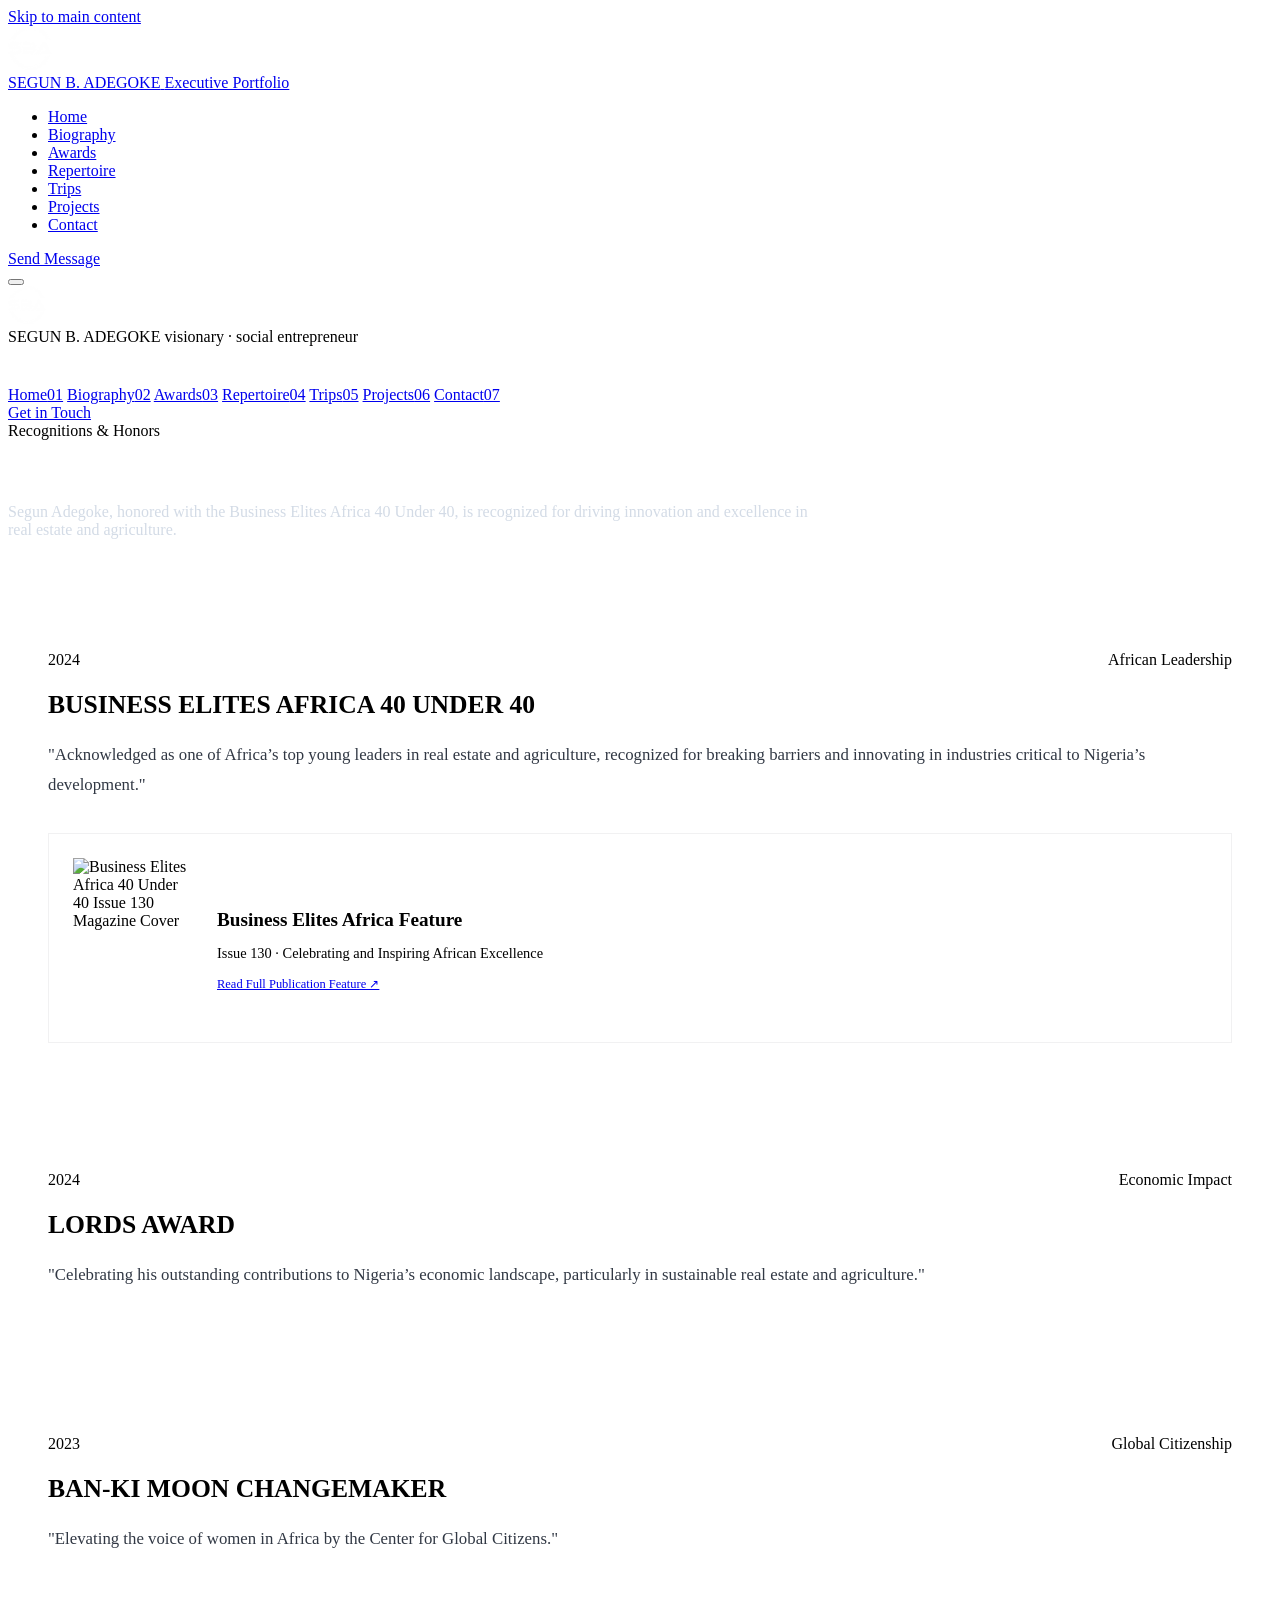
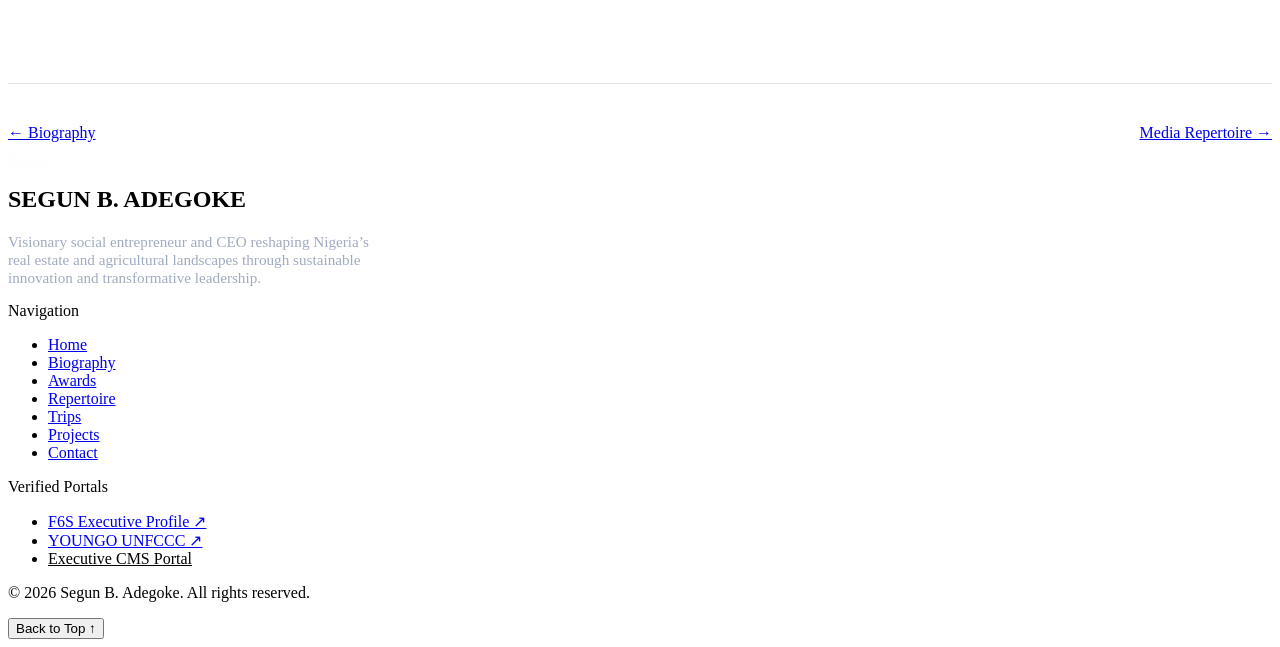
==== awards.html @ 13b24b10 "Add files via upload" ====
<!DOCTYPE html>
<html lang="en">
<head>
  <meta charset="UTF-8">
  <meta name="viewport" content="width=device-width, initial-scale=1.0">
  <title>Awards & Distinctions — Segun B. Adegoke</title>
  <meta name="description" content="Awards and executive recognitions for Segun Adegoke, honored with the Business Elites Africa 40 Under 40, recognized for driving innovation and excellence in real estate and agriculture.">
  <link rel="canonical" href="https://segunadegoke.com/awards.html">

  <meta property="og:type" content="article">
  <meta property="og:title" content="Awards & Honors — Segun B. Adegoke">
  <meta property="og:description" content="Segun Adegoke, honored with the Business Elites Africa 40 Under 40, is recognized for driving innovation and excellence in real estate and agriculture.">
  <meta property="og:image" content="assets/images/business-elites-magazine.jpg">

  <link rel="icon" type="image/png" href="logo.png">

  <!-- Google Fonts -->
  <link rel="preconnect" href="https://fonts.googleapis.com">
  <link rel="preconnect" href="https://fonts.gstatic.com" crossorigin>
  <link href="https://fonts.googleapis.com/css2?family=Cormorant+Garamond:ital,wght@0,400;0,500;0,600;0,700;1,400;1,600&family=Plus+Jakarta+Sans:wght@300;400;500;600;700&display=swap" rel="stylesheet">

  <link rel="stylesheet" href="assets/css/styles.css">
</head>
<body>
  <a href="#main-content" class="skip-link">Skip to main content</a>

  <!-- Header -->
  <header class="site-header" role="banner">
    <div class="container header-inner">
      <a href="index.html" class="brand-identity" aria-label="Segun B. Adegoke Home">
        <img src="logo.png" alt="Segun B. Adegoke Emblem" class="brand-logo-img" width="44" height="44">
        <div class="brand-meta">
          <span class="brand-name">SEGUN B. ADEGOKE</span>
          <span class="brand-sub">Executive Portfolio</span>
        </div>
      </a>

      <nav class="desktop-nav" aria-label="Primary Navigation">
        <ul class="nav-links">
          <li><a href="index.html" class="nav-link">Home</a></li>
          <li><a href="biography.html" class="nav-link">Biography</a></li>
          <li><a href="awards.html" class="nav-link active">Awards</a></li>
          <li><a href="repertoire.html" class="nav-link">Repertoire</a></li>
          <li><a href="trips.html" class="nav-link">Trips</a></li>
          <li><a href="projects.html" class="nav-link">Projects</a></li>
          <li><a href="contact.html" class="nav-link">Contact</a></li>
        </ul>
        <a href="contact.html" class="header-cta">Send Message</a>
      </nav>

      <button type="button" class="mobile-menu-toggle" aria-expanded="false" aria-controls="mobileDrawer" aria-label="Toggle navigation menu">
        <span class="hamburger-line"></span>
        <span class="hamburger-line"></span>
        <span class="hamburger-line"></span>
      </button>
    </div>
  </header>

  <!-- Mobile Drawer -->
  <div class="mobile-drawer-backdrop" aria-hidden="true"></div>
  <aside id="mobileDrawer" class="mobile-drawer" aria-hidden="true" aria-label="Mobile Navigation Drawer">
    <div class="mobile-drawer-top">
      <div class="brand-identity" style="margin-bottom: 2.5rem;">
        <img src="logo.png" alt="Segun B. Adegoke Logo" class="brand-logo-img" width="38" height="38">
        <div class="brand-meta">
          <span class="brand-name">SEGUN B. ADEGOKE</span>
          <span class="brand-sub">visionary · social entrepreneur</span>
        </div>
      </div>
      <nav class="mobile-nav-links" aria-label="Mobile Navigation Links">
        <a href="index.html" class="mobile-nav-link"><span>Home</span><span class="link-index">01</span></a>
        <a href="biography.html" class="mobile-nav-link"><span>Biography</span><span class="link-index">02</span></a>
        <a href="awards.html" class="mobile-nav-link active"><span>Awards</span><span class="link-index">03</span></a>
        <a href="repertoire.html" class="mobile-nav-link"><span>Repertoire</span><span class="link-index">04</span></a>
        <a href="trips.html" class="mobile-nav-link"><span>Trips</span><span class="link-index">05</span></a>
        <a href="projects.html" class="mobile-nav-link"><span>Projects</span><span class="link-index">06</span></a>
        <a href="contact.html" class="mobile-nav-link"><span>Contact</span><span class="link-index">07</span></a>
      </nav>
    </div>
    <div class="mobile-drawer-bottom">
      <a href="contact.html" class="btn btn-outline-gold" style="width: 100%;">Get in Touch</a>
    </div>
  </aside>

  <main id="main-content">
    
    <!-- Hero Header -->
    <section class="section section-dark" style="padding-top: calc(var(--header-height) + 3.5rem); padding-bottom: 3.5rem;">
      <div class="container">
        <span class="eyebrow eyebrow-light">Recognitions & Honors</span>
        <h1 style="color: #FFF; margin-bottom: 1rem;">Awards</h1>
        <!-- 6.1 Introduction Verbatim -->
        <p class="lead-text" style="color: #D3DBE6; max-width: 820px;">
          Segun Adegoke, honored with the Business Elites Africa 40 Under 40, is recognized for driving innovation and excellence in real estate and agriculture.
        </p>
      </div>
    </section>

    <!-- Awards Timeline & Cards Section -->
    <section class="section">
      <div class="container container-narrow">
        
        <div style="display: flex; flex-direction: column; gap: 3rem;">
          
          <!-- 6.2 Award Entry: 2024 Business Elites Africa 40 Under 40 -->
          <article class="award-card" style="padding: 2.5rem; border-left: 3px solid var(--color-gold);">
            <div style="display: flex; justify-content: space-between; align-items: baseline; flex-wrap: wrap; gap: 0.5rem; margin-bottom: 1rem;">
              <span class="award-year" style="color: var(--color-gold-dark);">2024</span>
              <span class="eyebrow" style="margin: 0;">African Leadership</span>
            </div>
            
            <h2 class="award-title" style="font-size: 1.6rem; color: var(--color-navy); margin-bottom: 1.25rem;">
              BUSINESS ELITES AFRICA 40 UNDER 40
            </h2>
            
            <p class="award-desc" style="font-size: 1.05rem; line-height: 1.8; color: #313844; margin-bottom: 2rem;">
              "Acknowledged as one of Africa’s top young leaders in real estate and agriculture, recognized for breaking barriers and innovating in industries critical to Nigeria’s development."
            </p>

            <div style="display: grid; grid-template-columns: 1fr; gap: 1.5rem; align-items: center; background: var(--color-ivory); padding: 1.5rem; border-radius: var(--radius-sm); border: 1px solid rgba(16,27,45,0.06);">
              <div style="display: flex; gap: 1.5rem; align-items: center; flex-wrap: wrap;">
                <img src="assets/images/business-elites-magazine.jpg" alt="Business Elites Africa 40 Under 40 Issue 130 Magazine Cover" width="120" height="160" style="width: 120px; height: 160px; object-fit: cover; border-radius: var(--radius-sm); box-shadow: var(--shadow-subtle);">
                <div>
                  <h4 style="font-family: var(--font-serif); font-size: 1.2rem; color: var(--color-navy); margin-bottom: 0.35rem;">Business Elites Africa Feature</h4>
                  <p style="font-size: 0.9rem; color: var(--color-slate-dark); margin-bottom: 0.75rem;">Issue 130 · Celebrating and Inspiring African Excellence</p>
                  <a href="https://businesselitesafrica.com/40-under-40-segun-adegoke-is-setting-new-rules-in-real-estate-and-agriculture/?v=66e10e9ff65e" target="_blank" rel="noopener noreferrer" class="btn-link" style="font-size: 0.78rem;">Read Full Publication Feature ↗</a>
                </div>
              </div>
            </div>
          </article>

          <!-- 6.3 Award Entry: 2024 LORDS AWARD -->
          <article class="award-card" style="padding: 2.5rem; border-left: 3px solid var(--color-gold);">
            <div style="display: flex; justify-content: space-between; align-items: baseline; flex-wrap: wrap; gap: 0.5rem; margin-bottom: 1rem;">
              <span class="award-year" style="color: var(--color-gold-dark);">2024</span>
              <span class="eyebrow" style="margin: 0;">Economic Impact</span>
            </div>
            
            <h2 class="award-title" style="font-size: 1.6rem; color: var(--color-navy); margin-bottom: 1.25rem;">
              LORDS AWARD
            </h2>
            
            <p class="award-desc" style="font-size: 1.05rem; line-height: 1.8; color: #313844;">
              "Celebrating his outstanding contributions to Nigeria’s economic landscape, particularly in sustainable real estate and agriculture."
            </p>
          </article>

          <!-- 6.4 Award Entry: 2023 BAN-KI MOON CHANGEMAKER -->
          <article class="award-card" style="padding: 2.5rem; border-left: 3px solid var(--color-gold);">
            <div style="display: flex; justify-content: space-between; align-items: baseline; flex-wrap: wrap; gap: 0.5rem; margin-bottom: 1rem;">
              <span class="award-year" style="color: var(--color-gold-dark);">2023</span>
              <span class="eyebrow" style="margin: 0;">Global Citizenship</span>
            </div>
            
            <h2 class="award-title" style="font-size: 1.6rem; color: var(--color-navy); margin-bottom: 1.25rem;">
              BAN-KI MOON CHANGEMAKER
            </h2>
            
            <p class="award-desc" style="font-size: 1.05rem; line-height: 1.8; color: #313844;">
              "Elevating the voice of women in Africa by the Center for Global Citizens."
            </p>
          </article>

        </div>

        <div style="margin-top: 4.5rem; padding-top: 2.5rem; border-top: 1px solid rgba(16,27,45,0.12); display: flex; justify-content: space-between; align-items: center; flex-wrap: wrap; gap: 1rem;">
          <a href="biography.html" class="btn btn-outline-dark">← Biography</a>
          <a href="repertoire.html" class="btn btn-primary">Media Repertoire →</a>
        </div>

      </div>
    </section>

  </main>

  <!-- Footer -->
  <footer class="site-footer" role="contentinfo">
    <div class="container">
      <div class="footer-grid">
        <div class="footer-brand-column">
          <div class="brand-identity" style="margin-bottom: 1.25rem;">
            <img src="logo.png" alt="Segun B. Adegoke Logo" class="brand-logo-img" width="40" height="40">
            <h2 class="footer-brand-title" style="margin: 0; font-size: 1.5rem;">SEGUN B. ADEGOKE</h2>
          </div>
          <p style="color: #A0ABC0; font-size: 0.95rem; max-width: 380px;">Visionary social entrepreneur and CEO reshaping Nigeria’s real estate and agricultural landscapes through sustainable innovation and transformative leadership.</p>
        </div>

        <div class="footer-nav-column">
          <span class="eyebrow eyebrow-light">Navigation</span>
          <ul class="footer-nav-list">
            <li><a href="index.html" class="footer-nav-link">Home</a></li>
            <li><a href="biography.html" class="footer-nav-link">Biography</a></li>
            <li><a href="awards.html" class="footer-nav-link">Awards</a></li>
            <li><a href="repertoire.html" class="footer-nav-link">Repertoire</a></li>
            <li><a href="trips.html" class="footer-nav-link">Trips</a></li>
            <li><a href="projects.html" class="footer-nav-link">Projects</a></li>
            <li><a href="contact.html" class="footer-nav-link">Contact</a></li>
          </ul>
        </div>

        <div class="footer-verified-column">
          <span class="eyebrow eyebrow-light">Verified Portals</span>
          <ul class="footer-nav-list">
            <li><a href="https://www.f6s.com/member/segun-adegoke" target="_blank" rel="noopener noreferrer" class="footer-nav-link">F6S Executive Profile ↗</a></li>
            <li><a href="https://web.facebook.com/@youngo.unfccc/" target="_blank" rel="noopener noreferrer" class="footer-nav-link">YOUNGO UNFCCC ↗</a></li>
            <li><a href="#" id="openCmsBtn" class="footer-nav-link" style="color: var(--color-gold-light);">Executive CMS Portal</a></li>
          </ul>
        </div>
      </div>

      <div class="footer-bottom">
        <p>© <span id="currentYear">2026</span> Segun B. Adegoke. All rights reserved.</p>
        <button type="button" class="back-to-top-btn" aria-label="Back to top of page">Back to Top ↑</button>
      </div>
    </div>
  </footer>

  <!-- CMS Admin Modal Component -->
  <dialog id="cmsModal" class="cms-modal" aria-label="Content Management System Admin">
    <div class="cms-card">
      <div class="cms-header">
        <h3 class="cms-title">Executive Content Management System</h3>
        <button type="button" class="cms-close" style="color:#FFF; font-size:1.5rem;" aria-label="Close CMS Modal">&times;</button>
      </div>
      <div class="cms-tabs" role="tablist">
        <button type="button" class="cms-tab-btn active" data-tab="bio">Biography</button>
        <button type="button" class="cms-tab-btn" data-tab="project">Featured Project</button>
        <button type="button" class="cms-tab-btn" data-tab="inquiries">Messages & Inquiries</button>
      </div>
      <div class="cms-body">
        <div id="cms-panel-bio" class="cms-tab-panel" style="display:block;">
          <div class="form-group">
            <label class="form-label" for="cms_bio_intro">Biography Introduction</label>
            <textarea id="cms_bio_intro" class="form-textarea" rows="4"></textarea>
          </div>
          <div class="form-group">
            <label class="form-label" for="cms_bio_early">Early Life and Education</label>
            <textarea id="cms_bio_early" class="form-textarea" rows="4"></textarea>
          </div>
          <div class="form-group">
            <label class="form-label" for="cms_bio_journey">Professional Journey</label>
            <textarea id="cms_bio_journey" class="form-textarea" rows="4"></textarea>
          </div>
          <div class="form-group">
            <label class="form-label" for="cms_bio_values">Vision & Values</label>
            <textarea id="cms_bio_values" class="form-textarea" rows="4"></textarea>
          </div>
          <div class="form-group">
            <label class="form-label" for="cms_bio_political">Political Acumen</label>
            <textarea id="cms_bio_political" class="form-textarea" rows="4"></textarea>
          </div>
        </div>

        <div id="cms-panel-project" class="cms-tab-panel" style="display:none;">
          <div class="form-group">
            <label class="form-label" for="cms_proj_title">Project Title</label>
            <input type="text" id="cms_proj_title" class="form-input">
          </div>
          <div class="form-group">
            <label class="form-label" for="cms_proj_desc">Project Description</label>
            <textarea id="cms_proj_desc" class="form-textarea" rows="4"></textarea>
          </div>
          <div style="display:grid; grid-template-columns: 1fr 1fr; gap:1rem;">
            <div class="form-group">
              <label class="form-label" for="cms_proj_day">Date (Day/Month)</label>
              <input type="text" id="cms_proj_day" class="form-input">
            </div>
            <div class="form-group">
              <label class="form-label" for="cms_proj_year">Year</label>
              <input type="text" id="cms_proj_year" class="form-input">
            </div>
          </div>
        </div>

        <div id="cms-panel-inquiries" class="cms-tab-panel" style="display:none;">
          <h4 style="margin-bottom: 1rem;">Received Messages</h4>
          <div id="cmsInquiriesList"></div>
        </div>
      </div>
      <div class="cms-footer">
        <div>
          <button type="button" id="cmsResetBtn" class="btn btn-outline-dark" style="padding: 0.5rem 1rem; font-size: 0.75rem;">Reset Original</button>
          <button type="button" id="cmsExportBtn" class="btn btn-outline-dark" style="padding: 0.5rem 1rem; font-size: 0.75rem; margin-left: 0.5rem;">Export JSON</button>
        </div>
        <button type="button" id="cmsSaveBtn" class="btn btn-primary" style="padding: 0.5rem 1.5rem; font-size: 0.75rem;">Save Live Changes</button>
      </div>
    </div>
  </dialog>

  <script src="assets/js/main.js"></script>
  <script src="assets/js/cms.js"></script>
  <script>
    document.getElementById('currentYear').textContent = new Date().getFullYear();
  </script>
</body>
</html>
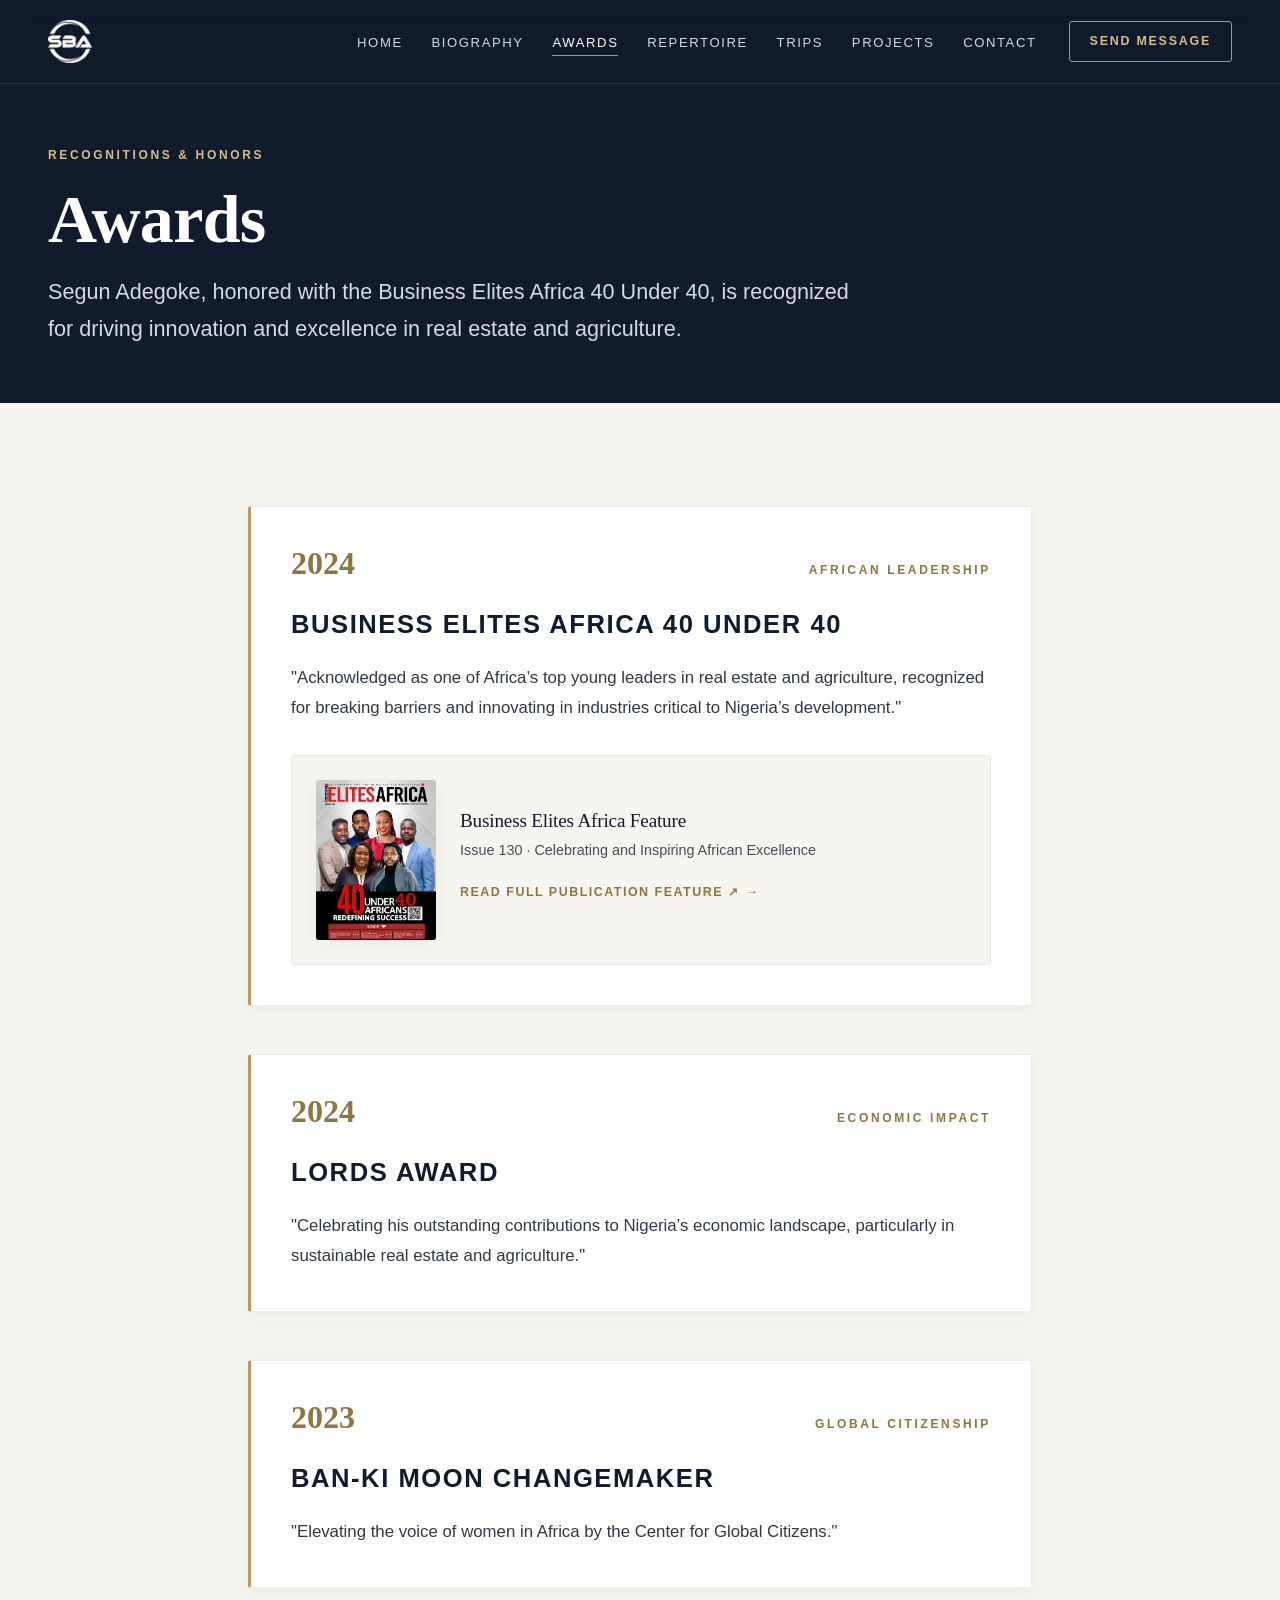
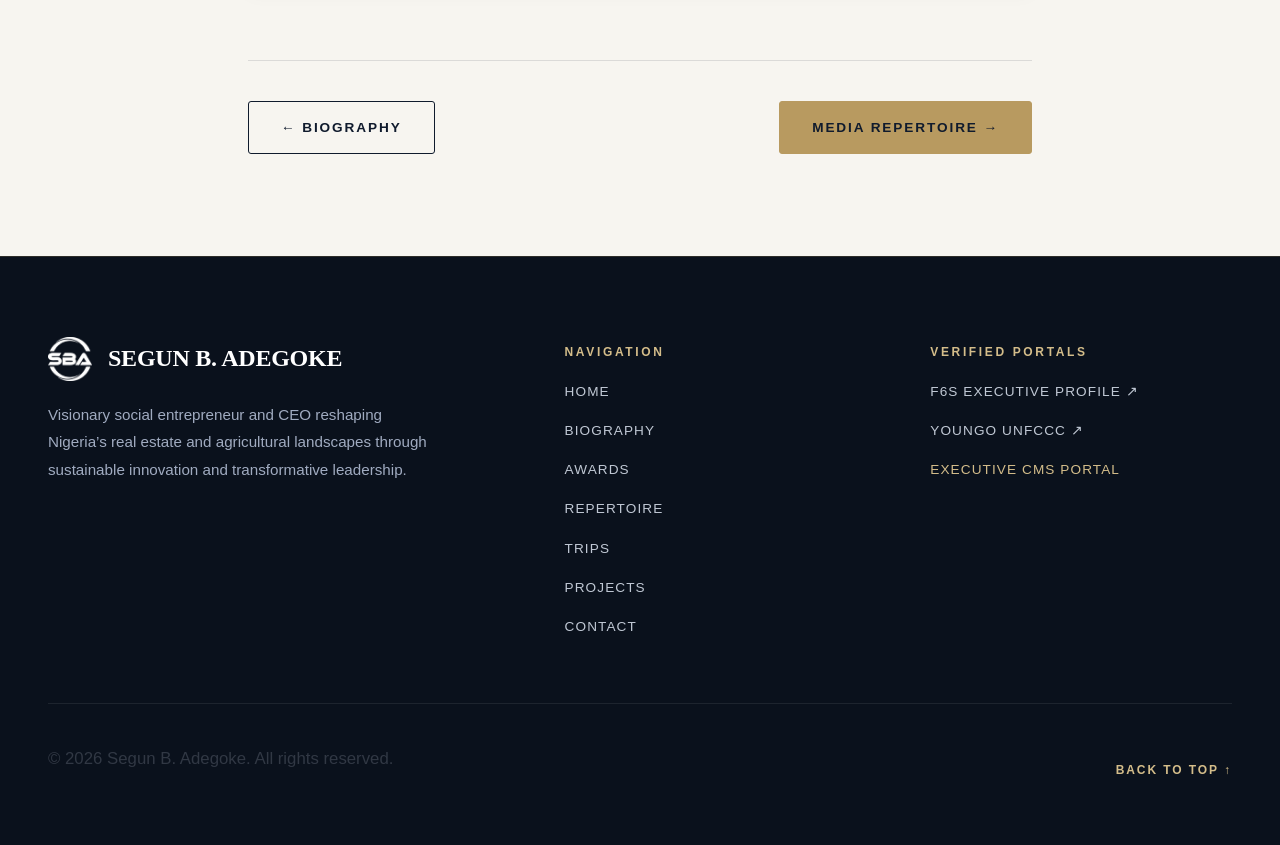
==== commit 86e5c2a8: "Clear brand name and subtitle in awards.html Removed brand name and subtitle from header." ====
--- a/awards.html
+++ b/awards.html
@@ -30,8 +30,8 @@
       <a href="index.html" class="brand-identity" aria-label="Segun B. Adegoke Home">
         <img src="logo.png" alt="Segun B. Adegoke Emblem" class="brand-logo-img" width="44" height="44">
         <div class="brand-meta">
-          <span class="brand-name">SEGUN B. ADEGOKE</span>
-          <span class="brand-sub">Executive Portfolio</span>
+          <span class="brand-name"> </span>
+          <span class="brand-sub"> </span>
         </div>
       </a>
 
--- a/assets/css/styles.css
+++ b/assets/css/styles.css
@@ -0,0 +1,1883 @@
+/* ==========================================================================
+   SEGUN B. ADEGOKE — OFFICIAL PERSONAL BRAND WEBSITE
+   Executive Design System & Stylesheet
+   Palette:
+     Midnight Navy:      #101B2D
+     Executive Charcoal: #20252D
+     Warm Ivory:         #F7F5F0
+     Muted Gold:         #B89A60
+     White:              #FFFFFF
+     Slate Grey:         #69717D
+   ========================================================================== */
+
+/* --------------------------------------------------------------------------
+   Design Tokens & Variables
+   -------------------------------------------------------------------------- */
+:root {
+  --color-navy: #101B2D;
+  --color-navy-dark: #0A111C;
+  --color-navy-light: #182740;
+  --color-charcoal: #20252D;
+  --color-charcoal-light: #2A313C;
+  --color-ivory: #F7F5F0;
+  --color-ivory-light: #FCFAF6;
+  --color-ivory-dark: #EDE9E1;
+  --color-gold: #B89A60;
+  --color-gold-light: #D4BD8A;
+  --color-gold-dark: #91753F;
+  --color-gold-subtle: rgba(184, 154, 96, 0.15);
+  --color-gold-border: rgba(184, 154, 96, 0.3);
+  --color-white: #FFFFFF;
+  --color-slate: #69717D;
+  --color-slate-light: #8E98A5;
+  --color-slate-dark: #464C56;
+
+  --font-serif: 'Cormorant Garamond', Georgia, 'Times New Roman', serif;
+  --font-sans: 'Plus Jakarta Sans', 'Inter', -apple-system, BlinkMacSystemFont, 'Segoe UI', Roboto, sans-serif;
+
+  --spacing-xs: 0.5rem;
+  --spacing-sm: 1rem;
+  --spacing-md: 1.5rem;
+  --spacing-lg: 2.5rem;
+  --spacing-xl: 4rem;
+  --spacing-2xl: 6.5rem;
+  --spacing-3xl: 9rem;
+
+  --container-max: 1280px;
+  --container-narrow: 880px;
+  --container-reading: 720px;
+
+  --header-height: 84px;
+  --radius-sm: 3px;
+  --radius-md: 6px;
+  --radius-lg: 12px;
+
+  --transition-fast: 0.2s cubic-bezier(0.25, 0.46, 0.45, 0.94);
+  --transition-normal: 0.35s cubic-bezier(0.16, 1, 0.3, 1);
+  --transition-slow: 0.6s cubic-bezier(0.16, 1, 0.3, 1);
+
+  --shadow-subtle: 0 4px 20px rgba(16, 27, 45, 0.05);
+  --shadow-card: 0 12px 36px rgba(16, 27, 45, 0.08);
+  --shadow-elevated: 0 24px 60px rgba(16, 27, 45, 0.14);
+}
+
+/* --------------------------------------------------------------------------
+   Reset & Base Styles
+   -------------------------------------------------------------------------- */
+*, *::before, *::after {
+  box-sizing: border-box;
+  margin: 0;
+  padding: 0;
+}
+
+html {
+  font-size: 16px;
+  scroll-behavior: smooth;
+  -webkit-text-size-adjust: 100%;
+  color-scheme: light;
+}
+
+body {
+  font-family: var(--font-sans);
+  background-color: var(--color-ivory);
+  color: var(--color-charcoal);
+  line-height: 1.7;
+  font-weight: 400;
+  overflow-x: hidden;
+  text-rendering: optimizeLegibility;
+  -webkit-font-smoothing: antialiased;
+  -moz-osx-font-smoothing: grayscale;
+}
+
+img, picture, video {
+  max-width: 100%;
+  display: block;
+  height: auto;
+}
+
+a {
+  color: inherit;
+  text-decoration: none;
+  transition: color var(--transition-fast), opacity var(--transition-fast);
+}
+
+button, input, textarea, select {
+  font: inherit;
+  color: inherit;
+}
+
+button {
+  background: none;
+  border: none;
+  cursor: pointer;
+}
+
+ul, ol {
+  list-style: none;
+}
+
+/* Accessible focus outline */
+:focus-visible {
+  outline: 2px solid var(--color-gold);
+  outline-offset: 3px;
+}
+
+/* Skip Link for Accessibility */
+.skip-link {
+  position: absolute;
+  top: -100px;
+  left: 20px;
+  background: var(--color-navy);
+  color: var(--color-ivory);
+  padding: 12px 24px;
+  z-index: 10000;
+  border: 1px solid var(--color-gold);
+  border-radius: var(--radius-sm);
+  font-weight: 600;
+  transition: top 0.2s ease;
+}
+.skip-link:focus {
+  top: 20px;
+}
+
+/* --------------------------------------------------------------------------
+   Typography
+   -------------------------------------------------------------------------- */
+h1, h2, h3, h4, h5, h6 {
+  font-family: var(--font-serif);
+  color: var(--color-navy);
+  font-weight: 500;
+  line-height: 1.15;
+  letter-spacing: -0.01em;
+}
+
+h1 {
+  font-size: clamp(2.5rem, 5.5vw, 4.25rem);
+  font-weight: 600;
+}
+
+h2 {
+  font-size: clamp(2rem, 3.8vw, 3rem);
+}
+
+h3 {
+  font-size: clamp(1.4rem, 2.4vw, 1.9rem);
+}
+
+h4 {
+  font-size: 1.25rem;
+}
+
+p {
+  margin-bottom: 1.4rem;
+  color: #313844;
+  font-size: 1.05rem;
+  line-height: 1.8;
+}
+
+p:last-child {
+  margin-bottom: 0;
+}
+
+.eyebrow {
+  display: inline-block;
+  font-family: var(--font-sans);
+  font-size: 0.75rem;
+  font-weight: 600;
+  text-transform: uppercase;
+  letter-spacing: 0.22em;
+  color: var(--color-gold-dark);
+  margin-bottom: 0.9rem;
+}
+
+.eyebrow-light {
+  color: var(--color-gold-light);
+}
+
+.lead-text {
+  font-size: clamp(1.15rem, 1.8vw, 1.35rem);
+  line-height: 1.7;
+  color: var(--color-charcoal);
+  font-weight: 400;
+}
+
+/* --------------------------------------------------------------------------
+   Layout & Containers
+   -------------------------------------------------------------------------- */
+.container {
+  width: 100%;
+  max-width: var(--container-max);
+  margin-left: auto;
+  margin-right: auto;
+  padding-left: clamp(1.25rem, 4vw, 3rem);
+  padding-right: clamp(1.25rem, 4vw, 3rem);
+}
+
+.container-narrow {
+  max-width: var(--container-narrow);
+}
+
+.container-reading {
+  max-width: var(--container-reading);
+}
+
+.section {
+  padding-top: clamp(4rem, 8vw, 7rem);
+  padding-bottom: clamp(4rem, 8vw, 7rem);
+  position: relative;
+}
+
+.section-dark {
+  background-color: var(--color-navy);
+  color: var(--color-ivory);
+}
+
+.section-dark h1,
+.section-dark h2,
+.section-dark h3,
+.section-dark h4 {
+  color: var(--color-white);
+}
+
+.section-dark p {
+  color: #C0C8D4;
+}
+
+.section-header {
+  margin-bottom: clamp(2.5rem, 5vw, 4.5rem);
+}
+
+.section-header.text-center {
+  text-align: center;
+  max-width: 780px;
+  margin-left: auto;
+  margin-right: auto;
+}
+
+.gold-divider {
+  width: 50px;
+  height: 2px;
+  background-color: var(--color-gold);
+  margin: 1.25rem 0 1.75rem 0;
+}
+
+.gold-divider.center {
+  margin-left: auto;
+  margin-right: auto;
+}
+
+/* --------------------------------------------------------------------------
+   Header & Navigation
+   -------------------------------------------------------------------------- */
+.site-header {
+  position: fixed;
+  top: 0;
+  left: 0;
+  right: 0;
+  height: var(--header-height);
+  z-index: 1000;
+  transition: background-color var(--transition-normal),
+              box-shadow var(--transition-normal),
+              border-color var(--transition-normal);
+  background-color: rgba(16, 27, 45, 0.85);
+  backdrop-filter: blur(12px);
+  -webkit-backdrop-filter: blur(12px);
+  border-bottom: 1px solid rgba(184, 154, 96, 0.15);
+}
+
+.site-header.scrolled {
+  background-color: rgba(16, 27, 45, 0.98);
+  box-shadow: 0 10px 30px rgba(0, 0, 0, 0.25);
+  border-bottom: 1px solid rgba(184, 154, 96, 0.25);
+}
+
+.header-inner {
+  height: 100%;
+  display: flex;
+  align-items: center;
+  justify-content: space-between;
+}
+
+/* Brand Identity in Header */
+.brand-identity {
+  display: flex;
+  align-items: center;
+  gap: 1rem;
+  text-decoration: none;
+}
+
+.brand-logo-img {
+  width: 44px;
+  height: 44px;
+  object-fit: contain;
+  transition: transform var(--transition-fast);
+}
+
+.brand-identity:hover .brand-logo-img {
+  transform: scale(1.05);
+}
+
+.brand-meta {
+  display: flex;
+  flex-direction: column;
+}
+
+.brand-name {
+  font-family: var(--font-serif);
+  font-size: 1.25rem;
+  font-weight: 600;
+  letter-spacing: 0.05em;
+  color: var(--color-white);
+  line-height: 1.1;
+}
+
+.brand-sub {
+  font-size: 0.65rem;
+  text-transform: uppercase;
+  letter-spacing: 0.18em;
+  color: var(--color-gold-light);
+  font-weight: 500;
+}
+
+/* Desktop Navigation */
+.desktop-nav {
+  display: none;
+}
+
+@media (min-width: 992px) {
+  .desktop-nav {
+    display: flex;
+    align-items: center;
+    gap: 2rem;
+  }
+}
+
+.nav-links {
+  display: flex;
+  align-items: center;
+  gap: 1.8rem;
+}
+
+.nav-link {
+  font-size: 0.82rem;
+  font-weight: 500;
+  letter-spacing: 0.12em;
+  text-transform: uppercase;
+  color: #D3DBE6;
+  position: relative;
+  padding: 0.4rem 0;
+  transition: color var(--transition-fast);
+}
+
+.nav-link::after {
+  content: '';
+  position: absolute;
+  bottom: 0;
+  left: 0;
+  width: 0%;
+  height: 1.5px;
+  background-color: var(--color-gold);
+  transition: width var(--transition-fast);
+}
+
+.nav-link:hover,
+.nav-link.active {
+  color: var(--color-white);
+}
+
+.nav-link:hover::after,
+.nav-link.active::after {
+  width: 100%;
+}
+
+.header-cta {
+  display: inline-flex;
+  align-items: center;
+  gap: 0.5rem;
+  padding: 0.55rem 1.25rem;
+  font-size: 0.78rem;
+  font-weight: 600;
+  letter-spacing: 0.14em;
+  text-transform: uppercase;
+  color: var(--color-gold-light);
+  border: 1px solid var(--color-gold);
+  border-radius: var(--radius-sm);
+  transition: all var(--transition-fast);
+}
+
+.header-cta:hover {
+  background-color: var(--color-gold);
+  color: var(--color-navy);
+  box-shadow: 0 4px 16px rgba(184, 154, 96, 0.3);
+}
+
+/* Mobile Menu Toggle */
+.mobile-menu-toggle {
+  display: flex;
+  flex-direction: column;
+  justify-content: center;
+  align-items: center;
+  gap: 5px;
+  width: 44px;
+  height: 44px;
+  background: transparent;
+  border: 1px solid rgba(184, 154, 96, 0.3);
+  border-radius: var(--radius-sm);
+  cursor: pointer;
+  z-index: 1002;
+  color: var(--color-white);
+}
+
+@media (min-width: 992px) {
+  .mobile-menu-toggle {
+    display: none;
+  }
+}
+
+.hamburger-line {
+  width: 22px;
+  height: 2px;
+  background-color: var(--color-white);
+  transition: transform var(--transition-normal), opacity var(--transition-normal);
+}
+
+.mobile-menu-toggle[aria-expanded="true"] .hamburger-line:nth-child(1) {
+  transform: translateY(7px) rotate(45deg);
+}
+.mobile-menu-toggle[aria-expanded="true"] .hamburger-line:nth-child(2) {
+  opacity: 0;
+}
+.mobile-menu-toggle[aria-expanded="true"] .hamburger-line:nth-child(3) {
+  transform: translateY(-7px) rotate(-45deg);
+}
+
+/* Mobile Drawer */
+.mobile-drawer {
+  position: fixed;
+  top: 0;
+  right: -100%;
+  width: 100%;
+  max-width: 360px;
+  height: 100vh;
+  background-color: var(--color-navy-dark);
+  z-index: 1001;
+  padding: 6rem 2rem 3rem 2rem;
+  display: flex;
+  flex-direction: column;
+  justify-content: space-between;
+  border-left: 1px solid var(--color-gold-border);
+  transition: right var(--transition-normal);
+  box-shadow: -10px 0 40px rgba(0, 0, 0, 0.5);
+  overflow-y: auto;
+}
+
+.mobile-drawer.open {
+  right: 0;
+}
+
+.mobile-drawer-backdrop {
+  position: fixed;
+  top: 0;
+  left: 0;
+  width: 100%;
+  height: 100%;
+  background-color: rgba(10, 17, 28, 0.7);
+  backdrop-filter: blur(4px);
+  z-index: 1000;
+  opacity: 0;
+  visibility: hidden;
+  transition: opacity var(--transition-normal), visibility var(--transition-normal);
+}
+
+.mobile-drawer-backdrop.open {
+  opacity: 1;
+  visibility: visible;
+}
+
+.mobile-nav-links {
+  display: flex;
+  flex-direction: column;
+  gap: 1.5rem;
+}
+
+.mobile-nav-link {
+  font-family: var(--font-serif);
+  font-size: 1.7rem;
+  color: var(--color-ivory);
+  transition: color var(--transition-fast), padding-left var(--transition-fast);
+  display: flex;
+  align-items: center;
+  justify-content: space-between;
+}
+
+.mobile-nav-link:hover,
+.mobile-nav-link.active {
+  color: var(--color-gold-light);
+  padding-left: 8px;
+}
+
+.mobile-nav-link .link-index {
+  font-family: var(--font-sans);
+  font-size: 0.75rem;
+  color: var(--color-slate);
+}
+
+/* --------------------------------------------------------------------------
+   Buttons & Links
+   -------------------------------------------------------------------------- */
+.btn {
+  display: inline-flex;
+  align-items: center;
+  justify-content: center;
+  gap: 0.6rem;
+  padding: 0.85rem 2rem;
+  font-size: 0.85rem;
+  font-weight: 600;
+  letter-spacing: 0.14em;
+  text-transform: uppercase;
+  border-radius: var(--radius-sm);
+  transition: all var(--transition-fast);
+  cursor: pointer;
+}
+
+.btn-primary {
+  background-color: var(--color-gold);
+  color: var(--color-navy);
+  border: 1px solid var(--color-gold);
+}
+
+.btn-primary:hover {
+  background-color: var(--color-gold-light);
+  border-color: var(--color-gold-light);
+  box-shadow: 0 8px 24px rgba(184, 154, 96, 0.3);
+  transform: translateY(-2px);
+}
+
+.btn-outline-gold {
+  background: transparent;
+  color: var(--color-gold-light);
+  border: 1px solid var(--color-gold);
+}
+
+.btn-outline-gold:hover {
+  background-color: var(--color-gold);
+  color: var(--color-navy);
+  box-shadow: 0 8px 24px rgba(184, 154, 96, 0.25);
+  transform: translateY(-2px);
+}
+
+.btn-outline-dark {
+  background: transparent;
+  color: var(--color-navy);
+  border: 1px solid var(--color-navy);
+}
+
+.btn-outline-dark:hover {
+  background-color: var(--color-navy);
+  color: var(--color-white);
+  transform: translateY(-2px);
+}
+
+.btn-link {
+  display: inline-flex;
+  align-items: center;
+  gap: 0.4rem;
+  font-size: 0.85rem;
+  font-weight: 600;
+  letter-spacing: 0.12em;
+  text-transform: uppercase;
+  color: var(--color-gold-dark);
+  padding: 0.4rem 0;
+  position: relative;
+}
+
+.btn-link::after {
+  content: '→';
+  transition: transform var(--transition-fast);
+}
+
+.btn-link:hover::after {
+  transform: translateX(4px);
+}
+
+.btn-link-light {
+  color: var(--color-gold-light);
+}
+
+/* --------------------------------------------------------------------------
+   Hero Section (Executive)
+   -------------------------------------------------------------------------- */
+.hero-executive {
+  position: relative;
+  min-height: 100vh;
+  display: flex;
+  align-items: center;
+  background-color: var(--color-navy);
+  color: var(--color-ivory);
+  padding-top: calc(var(--header-height) + 2rem);
+  padding-bottom: 4rem;
+  overflow: hidden;
+}
+
+.hero-executive::before {
+  content: '';
+  position: absolute;
+  top: 0;
+  right: 0;
+  width: 55%;
+  height: 100%;
+  background: radial-gradient(circle at 60% 40%, rgba(24, 39, 64, 0.8) 0%, rgba(16, 27, 45, 0.95) 75%);
+  pointer-events: none;
+  z-index: 1;
+}
+
+.hero-grid {
+  display: grid;
+  grid-template-columns: 1fr;
+  gap: 3rem;
+  align-items: center;
+  position: relative;
+  z-index: 2;
+}
+
+@media (min-width: 992px) {
+  .hero-grid {
+    grid-template-columns: 1.15fr 0.85fr;
+    gap: 4rem;
+  }
+}
+
+.hero-content {
+  display: flex;
+  flex-direction: column;
+}
+
+.hero-title {
+  font-family: var(--font-serif);
+  font-size: clamp(2.8rem, 6vw, 4.8rem);
+  font-weight: 600;
+  color: var(--color-white);
+  line-height: 1.05;
+  margin-bottom: 0.75rem;
+  letter-spacing: -0.01em;
+}
+
+.hero-badges {
+  display: flex;
+  flex-wrap: wrap;
+  gap: 0.75rem;
+  margin-bottom: 2rem;
+}
+
+.hero-badge {
+  display: inline-block;
+  font-family: var(--font-sans);
+  font-size: 0.78rem;
+  font-weight: 600;
+  text-transform: uppercase;
+  letter-spacing: 0.18em;
+  padding: 0.4rem 1rem;
+  border: 1px solid var(--color-gold);
+  color: var(--color-gold-light);
+  border-radius: var(--radius-sm);
+  background: rgba(184, 154, 96, 0.08);
+}
+
+.hero-bio {
+  font-size: clamp(1.02rem, 1.3vw, 1.15rem);
+  line-height: 1.85;
+  color: #D3DBE6;
+  margin-bottom: 2.5rem;
+  border-left: 2px solid var(--color-gold);
+  padding-left: 1.5rem;
+}
+
+.hero-bio p {
+  color: #D3DBE6;
+  margin-bottom: 1.2rem;
+}
+
+.hero-actions {
+  display: flex;
+  flex-wrap: wrap;
+  gap: 1.25rem;
+  align-items: center;
+}
+
+/* Hero Portrait Frame */
+.hero-portrait-wrapper {
+  position: relative;
+  display: flex;
+  justify-content: center;
+}
+
+.hero-portrait-card {
+  position: relative;
+  width: 100%;
+  max-width: 440px;
+  border-radius: var(--radius-sm);
+  overflow: hidden;
+  box-shadow: 0 20px 50px rgba(0, 0, 0, 0.5);
+  border: 1px solid rgba(184, 154, 96, 0.3);
+  background: var(--color-navy-dark);
+}
+
+.hero-portrait-card::before {
+  content: '';
+  position: absolute;
+  inset: 0;
+  border: 1px solid rgba(184, 154, 96, 0.4);
+  margin: 12px;
+  pointer-events: none;
+  z-index: 2;
+}
+
+.hero-portrait-img {
+  width: 100%;
+  height: 520px;
+  object-fit: cover;
+  object-position: top center;
+  display: block;
+  transition: transform var(--transition-slow);
+}
+
+.hero-portrait-card:hover .hero-portrait-img {
+  transform: scale(1.03);
+}
+
+/* Scroll Down Prompt */
+.scroll-prompt-container {
+  display: flex;
+  align-items: center;
+  gap: 0.75rem;
+  margin-top: 3.5rem;
+  color: var(--color-gold-light);
+  font-size: 0.72rem;
+  font-weight: 600;
+  letter-spacing: 0.24em;
+  text-transform: uppercase;
+  text-decoration: none;
+}
+
+.scroll-indicator-line {
+  width: 40px;
+  height: 1px;
+  background-color: var(--color-gold);
+  position: relative;
+  overflow: hidden;
+}
+
+.scroll-indicator-line::after {
+  content: '';
+  position: absolute;
+  top: 0;
+  left: -100%;
+  width: 100%;
+  height: 100%;
+  background-color: var(--color-white);
+  animation: scrollLineAnim 2.2s infinite ease-in-out;
+}
+
+@keyframes scrollLineAnim {
+  0% { left: -100%; }
+  50% { left: 0%; }
+  100% { left: 100%; }
+}
+
+/* --------------------------------------------------------------------------
+   Editorial Bio Preview & Feature Cards
+   -------------------------------------------------------------------------- */
+.bio-preview-grid {
+  display: grid;
+  grid-template-columns: 1fr;
+  gap: 3.5rem;
+  align-items: center;
+}
+
+@media (min-width: 992px) {
+  .bio-preview-grid {
+    grid-template-columns: 0.9fr 1.1fr;
+    gap: 4.5rem;
+  }
+}
+
+.bio-portrait-box {
+  position: relative;
+}
+
+.bio-portrait-box img {
+  width: 100%;
+  height: 540px;
+  object-fit: cover;
+  border-radius: var(--radius-sm);
+  box-shadow: var(--shadow-elevated);
+}
+
+.bio-portrait-box::after {
+  content: '';
+  position: absolute;
+  bottom: -20px;
+  right: -20px;
+  width: 100%;
+  height: 100%;
+  border: 1px solid var(--color-gold-border);
+  border-radius: var(--radius-sm);
+  z-index: -1;
+}
+
+.quote-highlight {
+  position: relative;
+  font-family: var(--font-serif);
+  font-size: clamp(1.4rem, 2.2vw, 1.85rem);
+  font-style: italic;
+  color: var(--color-navy);
+  line-height: 1.45;
+  margin: 2rem 0;
+  padding-left: 2rem;
+  border-left: 3px solid var(--color-gold);
+}
+
+/* --------------------------------------------------------------------------
+   Awards Cards & Timeline
+   -------------------------------------------------------------------------- */
+.awards-grid {
+  display: grid;
+  grid-template-columns: 1fr;
+  gap: 2rem;
+}
+
+@media (min-width: 768px) {
+  .awards-grid {
+    grid-template-columns: repeat(3, 1fr);
+  }
+}
+
+.award-card {
+  background: var(--color-white);
+  border: 1px solid rgba(16, 27, 45, 0.08);
+  border-radius: var(--radius-sm);
+  padding: 2.25rem 2rem;
+  display: flex;
+  flex-direction: column;
+  justify-content: space-between;
+  box-shadow: var(--shadow-subtle);
+  transition: transform var(--transition-normal), box-shadow var(--transition-normal), border-color var(--transition-normal);
+  position: relative;
+  overflow: hidden;
+}
+
+.award-card::before {
+  content: '';
+  position: absolute;
+  top: 0;
+  left: 0;
+  right: 0;
+  height: 3px;
+  background-color: var(--color-gold);
+  transform: scaleX(0);
+  transform-origin: left;
+  transition: transform var(--transition-normal);
+}
+
+.award-card:hover {
+  transform: translateY(-5px);
+  box-shadow: var(--shadow-card);
+  border-color: var(--color-gold-border);
+}
+
+.award-card:hover::before {
+  transform: scaleX(1);
+}
+
+.award-year {
+  font-family: var(--font-serif);
+  font-size: 2rem;
+  font-weight: 600;
+  color: var(--color-gold-dark);
+  line-height: 1;
+  margin-bottom: 0.75rem;
+}
+
+.award-title {
+  font-family: var(--font-sans);
+  font-size: 1.05rem;
+  font-weight: 700;
+  letter-spacing: 0.06em;
+  color: var(--color-navy);
+  text-transform: uppercase;
+  margin-bottom: 1.25rem;
+  line-height: 1.4;
+}
+
+.award-desc {
+  font-size: 0.95rem;
+  color: var(--color-slate-dark);
+  line-height: 1.7;
+}
+
+.award-card-dark {
+  background: var(--color-charcoal);
+  border: 1px solid rgba(255, 255, 255, 0.08);
+}
+
+.award-card-dark .award-title {
+  color: var(--color-white);
+}
+
+.award-card-dark .award-desc {
+  color: #B4BCC8;
+}
+
+/* --------------------------------------------------------------------------
+   Publications / Repertoire Grid
+   -------------------------------------------------------------------------- */
+.pub-grid {
+  display: grid;
+  grid-template-columns: 1fr;
+  gap: 2rem;
+}
+
+@media (min-width: 768px) {
+  .pub-grid {
+    grid-template-columns: repeat(2, 1fr);
+  }
+}
+
+.pub-card {
+  background: var(--color-white);
+  border: 1px solid rgba(16, 27, 45, 0.08);
+  border-radius: var(--radius-sm);
+  padding: 2.25rem;
+  box-shadow: var(--shadow-subtle);
+  display: flex;
+  flex-direction: column;
+  justify-content: space-between;
+  transition: all var(--transition-normal);
+  position: relative;
+}
+
+.pub-card:hover {
+  transform: translateY(-4px);
+  box-shadow: var(--shadow-card);
+  border-color: var(--color-gold-border);
+}
+
+.pub-header {
+  display: flex;
+  align-items: center;
+  justify-content: space-between;
+  margin-bottom: 1rem;
+}
+
+.pub-outlet {
+  font-size: 0.75rem;
+  font-weight: 700;
+  letter-spacing: 0.18em;
+  text-transform: uppercase;
+  color: var(--color-gold-dark);
+}
+
+.pub-number {
+  font-family: var(--font-serif);
+  font-size: 1.25rem;
+  font-weight: 600;
+  color: var(--color-slate-light);
+}
+
+.pub-title {
+  font-family: var(--font-serif);
+  font-size: 1.55rem;
+  font-weight: 600;
+  color: var(--color-navy);
+  margin-bottom: 1rem;
+  line-height: 1.3;
+}
+
+.pub-desc {
+  font-size: 0.95rem;
+  color: var(--color-slate-dark);
+  margin-bottom: 1.5rem;
+  line-height: 1.65;
+}
+
+.pub-link {
+  display: inline-flex;
+  align-items: center;
+  gap: 0.4rem;
+  font-size: 0.8rem;
+  font-weight: 600;
+  letter-spacing: 0.12em;
+  text-transform: uppercase;
+  color: var(--color-navy);
+  margin-top: auto;
+}
+
+.pub-link:hover {
+  color: var(--color-gold-dark);
+}
+
+/* Supplied Archive Images Grid */
+.supplied-archive-grid {
+  display: grid;
+  grid-template-columns: repeat(auto-fill, minmax(280px, 1fr));
+  gap: 1.75rem;
+  margin-top: 3rem;
+}
+
+.archive-photo-card {
+  background: var(--color-white);
+  border-radius: var(--radius-sm);
+  overflow: hidden;
+  border: 1px solid rgba(16, 27, 45, 0.08);
+  box-shadow: var(--shadow-subtle);
+  transition: transform var(--transition-normal);
+}
+
+.archive-photo-card:hover {
+  transform: translateY(-4px);
+  box-shadow: var(--shadow-card);
+}
+
+.archive-img-wrapper {
+  height: 320px;
+  overflow: hidden;
+  background: var(--color-navy-dark);
+}
+
+.archive-img-wrapper img {
+  width: 100%;
+  height: 100%;
+  object-fit: cover;
+  transition: transform var(--transition-slow);
+}
+
+.archive-photo-card:hover img {
+  transform: scale(1.05);
+}
+
+.archive-caption {
+  padding: 1.25rem;
+  font-size: 0.85rem;
+  font-weight: 600;
+  color: var(--color-navy);
+  text-transform: uppercase;
+  letter-spacing: 0.08em;
+  border-top: 1px solid rgba(16, 27, 45, 0.06);
+}
+
+/* --------------------------------------------------------------------------
+   Trips & Global Engagements Timeline & Gallery
+   -------------------------------------------------------------------------- */
+.engagements-timeline {
+  display: flex;
+  flex-direction: column;
+  gap: 3.5rem;
+  position: relative;
+  margin-top: 2.5rem;
+}
+
+.engagements-timeline::before {
+  content: '';
+  position: absolute;
+  top: 10px;
+  bottom: 10px;
+  left: 20px;
+  width: 2px;
+  background-color: var(--color-gold-border);
+}
+
+@media (min-width: 768px) {
+  .engagements-timeline::before {
+    left: 50%;
+    transform: translateX(-50%);
+  }
+}
+
+.timeline-item {
+  position: relative;
+  display: grid;
+  grid-template-columns: 1fr;
+  gap: 1.5rem;
+  align-items: center;
+}
+
+@media (min-width: 768px) {
+  .timeline-item {
+    grid-template-columns: 1fr 1fr;
+    gap: 4rem;
+  }
+  .timeline-item:nth-child(odd) .timeline-content {
+    grid-column: 1;
+    grid-row: 1;
+  }
+  .timeline-item:nth-child(odd) .timeline-media {
+    grid-column: 2;
+    grid-row: 1;
+  }
+  .timeline-item:nth-child(even) .timeline-content {
+    grid-column: 2;
+    grid-row: 1;
+  }
+  .timeline-item:nth-child(even) .timeline-media {
+    grid-column: 1;
+    grid-row: 1;
+  }
+}
+
+.timeline-dot {
+  position: absolute;
+  top: 50%;
+  left: 20px;
+  width: 14px;
+  height: 14px;
+  background-color: var(--color-gold);
+  border: 3px solid var(--color-navy);
+  border-radius: 50%;
+  transform: translate(-50%, -50%);
+  z-index: 2;
+  box-shadow: 0 0 0 4px rgba(184, 154, 96, 0.2);
+}
+
+@media (min-width: 768px) {
+  .timeline-dot {
+    left: 50%;
+  }
+}
+
+.timeline-content {
+  background: var(--color-charcoal);
+  border: 1px solid rgba(255, 255, 255, 0.08);
+  border-radius: var(--radius-sm);
+  padding: 2.25rem;
+  margin-left: 45px;
+  min-height: 180px;
+  display: flex;
+  flex-direction: column;
+  justify-content: center;
+}
+
+@media (min-width: 768px) {
+  .timeline-content {
+    margin-left: 0;
+  }
+}
+
+.timeline-year {
+  font-family: var(--font-serif);
+  font-size: 1.5rem;
+  color: var(--color-gold-light);
+  font-weight: 600;
+  margin-bottom: 0.4rem;
+}
+
+.timeline-title {
+  font-family: var(--font-serif);
+  font-size: 1.7rem;
+  color: var(--color-white);
+  margin-bottom: 1rem;
+}
+
+.timeline-media {
+  margin-left: 45px;
+  height: 280px;
+  max-height: 280px;
+  overflow: hidden;
+  border-radius: var(--radius-sm);
+}
+
+@media (min-width: 768px) {
+  .timeline-media {
+    margin-left: 0;
+  }
+}
+
+.timeline-media img {
+  width: 100%;
+  height: 100%;
+  object-fit: cover;
+  border: 1px solid rgba(255, 255, 255, 0.1);
+  box-shadow: var(--shadow-card);
+}
+
+/* Gallery Grid & Sequences */
+.gallery-section-title {
+  font-family: var(--font-serif);
+  font-size: 1.8rem;
+  color: var(--color-navy);
+  margin-top: 4rem;
+  margin-bottom: 1.5rem;
+  border-bottom: 1px solid var(--color-gold-border);
+  padding-bottom: 0.75rem;
+}
+
+.gallery-grid {
+  display: grid;
+  grid-template-columns: repeat(auto-fill, minmax(240px, 1fr));
+  gap: 1.5rem;
+}
+
+.gallery-item {
+  position: relative;
+  border-radius: var(--radius-sm);
+  overflow: hidden;
+  background: var(--color-navy-dark);
+  border: 1px solid rgba(16, 27, 45, 0.08);
+  cursor: pointer;
+  aspect-ratio: 4/5;
+  box-shadow: var(--shadow-subtle);
+  transition: transform var(--transition-fast), box-shadow var(--transition-fast);
+}
+
+.gallery-item:hover {
+  transform: translateY(-4px);
+  box-shadow: var(--shadow-card);
+}
+
+.gallery-item img {
+  width: 100%;
+  height: 100%;
+  object-fit: cover;
+  transition: transform var(--transition-slow);
+}
+
+.gallery-item:hover img {
+  transform: scale(1.06);
+}
+
+.gallery-item-overlay {
+  position: absolute;
+  inset: 0;
+  background: linear-gradient(to top, rgba(16, 27, 45, 0.95) 0%, rgba(16, 27, 45, 0.2) 60%, transparent 100%);
+  display: flex;
+  flex-direction: column;
+  justify-content: flex-end;
+  padding: 1.25rem;
+  color: var(--color-white);
+  transition: opacity var(--transition-fast);
+}
+
+.gallery-seq-num {
+  font-size: 0.7rem;
+  font-weight: 700;
+  letter-spacing: 0.18em;
+  color: var(--color-gold-light);
+  margin-bottom: 0.25rem;
+}
+
+.gallery-caption-text {
+  font-size: 0.82rem;
+  font-weight: 600;
+  text-transform: uppercase;
+  letter-spacing: 0.06em;
+  line-height: 1.35;
+}
+
+/* --------------------------------------------------------------------------
+   LightBox Modal (Modern Web Guidance Compliant)
+   -------------------------------------------------------------------------- */
+dialog.lightbox-modal {
+  border: none;
+  background: transparent;
+  padding: 0;
+  max-width: 95vw;
+  max-height: 95vh;
+  margin: auto;
+  overscroll-behavior: contain;
+}
+
+dialog.lightbox-modal::backdrop {
+  background-color: rgba(10, 17, 28, 0.92);
+  backdrop-filter: blur(10px);
+  -webkit-backdrop-filter: blur(10px);
+  overflow: hidden;
+  overscroll-behavior: contain;
+}
+
+.lightbox-content {
+  position: relative;
+  display: flex;
+  flex-direction: column;
+  align-items: center;
+  background: var(--color-navy);
+  border: 1px solid var(--color-gold-border);
+  border-radius: var(--radius-sm);
+  padding: 1.5rem;
+  box-shadow: 0 25px 70px rgba(0, 0, 0, 0.7);
+  max-width: 880px;
+}
+
+.lightbox-image-container {
+  max-height: 70vh;
+  overflow: hidden;
+  display: flex;
+  justify-content: center;
+}
+
+.lightbox-image {
+  max-height: 70vh;
+  max-width: 100%;
+  object-fit: contain;
+  border-radius: var(--radius-sm);
+}
+
+.lightbox-meta {
+  width: 100%;
+  margin-top: 1rem;
+  display: flex;
+  justify-content: space-between;
+  align-items: center;
+  color: var(--color-ivory);
+}
+
+.lightbox-caption {
+  font-family: var(--font-serif);
+  font-size: 1.15rem;
+  color: var(--color-white);
+  letter-spacing: 0.02em;
+}
+
+.lightbox-close {
+  position: absolute;
+  top: 10px;
+  right: 12px;
+  color: var(--color-gold-light);
+  font-size: 1.5rem;
+  width: 36px;
+  height: 36px;
+  display: flex;
+  align-items: center;
+  justify-content: center;
+  border-radius: 50%;
+  border: 1px solid rgba(184, 154, 96, 0.3);
+  background: var(--color-navy-dark);
+}
+
+.lightbox-nav-btn {
+  position: absolute;
+  top: 50%;
+  transform: translateY(-50%);
+  background: rgba(16, 27, 45, 0.85);
+  border: 1px solid var(--color-gold-border);
+  color: var(--color-gold-light);
+  width: 44px;
+  height: 44px;
+  border-radius: 50%;
+  display: flex;
+  align-items: center;
+  justify-content: center;
+  font-size: 1.25rem;
+  transition: all var(--transition-fast);
+}
+
+.lightbox-nav-btn:hover {
+  background: var(--color-gold);
+  color: var(--color-navy);
+}
+
+.lightbox-prev { left: -22px; }
+.lightbox-next { right: -22px; }
+
+@media (max-width: 768px) {
+  .lightbox-prev { left: 5px; }
+  .lightbox-next { right: 5px; }
+}
+
+/* --------------------------------------------------------------------------
+   Featured Project (Pacific Apartment)
+   -------------------------------------------------------------------------- */
+.project-showcase {
+  background: var(--color-white);
+  border: 1px solid rgba(16, 27, 45, 0.08);
+  border-radius: var(--radius-sm);
+  overflow: hidden;
+  box-shadow: var(--shadow-card);
+}
+
+.project-showcase-grid {
+  display: grid;
+  grid-template-columns: 1fr;
+}
+
+@media (min-width: 992px) {
+  .project-showcase-grid {
+    grid-template-columns: 1.2fr 0.8fr;
+  }
+}
+
+.project-media-wrapper {
+  position: relative;
+  background: var(--color-navy-dark);
+  min-height: 440px;
+}
+
+.project-media-wrapper img {
+  width: 100%;
+  height: 100%;
+  object-fit: cover;
+  display: block;
+}
+
+.project-details {
+  padding: clamp(2rem, 4vw, 3.5rem);
+  display: flex;
+  flex-direction: column;
+  justify-content: space-between;
+}
+
+.project-date-badge {
+  display: inline-flex;
+  flex-direction: column;
+  background: var(--color-navy);
+  color: var(--color-gold-light);
+  padding: 0.6rem 1.2rem;
+  border-radius: var(--radius-sm);
+  margin-bottom: 1.5rem;
+  align-self: flex-start;
+  border: 1px solid var(--color-gold-border);
+}
+
+.date-day-month {
+  font-family: var(--font-serif);
+  font-size: 1.4rem;
+  font-weight: 700;
+  line-height: 1;
+}
+
+.date-year {
+  font-size: 0.72rem;
+  font-weight: 600;
+  letter-spacing: 0.18em;
+  color: #C0C8D4;
+}
+
+.project-title {
+  font-family: var(--font-serif);
+  font-size: clamp(2rem, 3.5vw, 2.75rem);
+  font-weight: 600;
+  color: var(--color-navy);
+  margin-bottom: 1rem;
+  line-height: 1.15;
+}
+
+.project-desc {
+  font-size: 1.05rem;
+  line-height: 1.8;
+  color: var(--color-charcoal);
+  margin-bottom: 2rem;
+}
+
+.project-meta-list {
+  display: grid;
+  grid-template-columns: 1fr 1fr;
+  gap: 1.5rem;
+  padding-top: 1.5rem;
+  border-top: 1px solid rgba(16, 27, 45, 0.08);
+}
+
+.meta-item-label {
+  font-size: 0.72rem;
+  text-transform: uppercase;
+  letter-spacing: 0.16em;
+  color: var(--color-slate);
+  margin-bottom: 0.25rem;
+}
+
+.meta-item-value {
+  font-family: var(--font-serif);
+  font-size: 1.15rem;
+  font-weight: 600;
+  color: var(--color-navy);
+}
+
+/* --------------------------------------------------------------------------
+   Biography Sticky Page Layout
+   -------------------------------------------------------------------------- */
+.bio-layout {
+  display: grid;
+  grid-template-columns: 1fr;
+  gap: 3.5rem;
+  margin-top: 2rem;
+}
+
+@media (min-width: 992px) {
+  .bio-layout {
+    grid-template-columns: 280px 1fr;
+    gap: 4.5rem;
+  }
+}
+
+.bio-toc-wrapper {
+  display: none;
+}
+
+@media (min-width: 992px) {
+  .bio-toc-wrapper {
+    display: block;
+    position: sticky;
+    top: calc(var(--header-height) + 2rem);
+    height: fit-content;
+  }
+}
+
+.bio-toc {
+  background: var(--color-white);
+  border: 1px solid rgba(16, 27, 45, 0.08);
+  border-radius: var(--radius-sm);
+  padding: 1.75rem;
+  box-shadow: var(--shadow-subtle);
+}
+
+.toc-title {
+  font-size: 0.75rem;
+  font-weight: 700;
+  text-transform: uppercase;
+  letter-spacing: 0.18em;
+  color: var(--color-gold-dark);
+  margin-bottom: 1.25rem;
+  border-bottom: 1px solid var(--color-gold-border);
+  padding-bottom: 0.5rem;
+}
+
+.toc-list {
+  display: flex;
+  flex-direction: column;
+  gap: 0.85rem;
+}
+
+.toc-link {
+  font-size: 0.88rem;
+  color: var(--color-slate-dark);
+  transition: color var(--transition-fast), padding-left var(--transition-fast);
+}
+
+.toc-link:hover,
+.toc-link.active {
+  color: var(--color-navy);
+  font-weight: 600;
+  padding-left: 6px;
+}
+
+.bio-content-column {
+  max-width: var(--container-reading);
+}
+
+.bio-section-block {
+  margin-bottom: 4rem;
+  scroll-margin-top: calc(var(--header-height) + 2rem);
+}
+
+.bio-section-block:last-child {
+  margin-bottom: 0;
+}
+
+.bio-section-title {
+  font-family: var(--font-serif);
+  font-size: clamp(1.8rem, 2.6vw, 2.4rem);
+  font-weight: 600;
+  color: var(--color-navy);
+  margin-bottom: 1.25rem;
+  position: relative;
+}
+
+.bio-section-title::after {
+  content: '';
+  display: block;
+  width: 40px;
+  height: 2px;
+  background-color: var(--color-gold);
+  margin-top: 0.75rem;
+}
+
+/* --------------------------------------------------------------------------
+   Contact Page & Form
+   -------------------------------------------------------------------------- */
+.contact-grid {
+  display: grid;
+  grid-template-columns: 1fr;
+  gap: 3.5rem;
+}
+
+@media (min-width: 992px) {
+  .contact-grid {
+    grid-template-columns: 0.9fr 1.1fr;
+    gap: 4.5rem;
+  }
+}
+
+.contact-info-card {
+  background: var(--color-navy);
+  color: var(--color-ivory);
+  padding: clamp(2rem, 4vw, 3.5rem);
+  border-radius: var(--radius-sm);
+  border: 1px solid var(--color-gold-border);
+  box-shadow: var(--shadow-card);
+}
+
+.contact-form-card {
+  background: var(--color-white);
+  padding: clamp(2rem, 4vw, 3.5rem);
+  border-radius: var(--radius-sm);
+  border: 1px solid rgba(16, 27, 45, 0.08);
+  box-shadow: var(--shadow-card);
+}
+
+.form-group {
+  margin-bottom: 1.75rem;
+}
+
+.form-label {
+  display: block;
+  font-size: 0.8rem;
+  font-weight: 600;
+  text-transform: uppercase;
+  letter-spacing: 0.14em;
+  color: var(--color-navy);
+  margin-bottom: 0.5rem;
+}
+
+.form-label span.req {
+  color: #B23B3B;
+}
+
+.form-input,
+.form-textarea {
+  width: 100%;
+  padding: 0.85rem 1.15rem;
+  font-size: 0.98rem;
+  color: var(--color-charcoal);
+  background-color: var(--color-ivory-light);
+  border: 1px solid rgba(16, 27, 45, 0.15);
+  border-radius: var(--radius-sm);
+  transition: border-color var(--transition-fast), box-shadow var(--transition-fast), background-color var(--transition-fast);
+}
+
+.form-input:focus,
+.form-textarea:focus {
+  background-color: var(--color-white);
+  border-color: var(--color-gold);
+  box-shadow: 0 0 0 3px rgba(184, 154, 96, 0.2);
+  outline: none;
+}
+
+.form-textarea {
+  resize: vertical;
+  min-height: 150px;
+}
+
+.form-feedback {
+  padding: 1rem 1.25rem;
+  border-radius: var(--radius-sm);
+  margin-top: 1.25rem;
+  display: none;
+  font-size: 0.92rem;
+  line-height: 1.5;
+}
+
+.form-feedback.success {
+  display: block;
+  background-color: #EAF7EE;
+  color: #1B5E20;
+  border: 1px solid #A5D6A7;
+}
+
+.form-feedback.error {
+  display: block;
+  background-color: #FFEBEE;
+  color: #C62828;
+  border: 1px solid #EF9A9A;
+}
+
+/* --------------------------------------------------------------------------
+   Footer
+   -------------------------------------------------------------------------- */
+.site-footer {
+  background-color: var(--color-navy-dark);
+  color: var(--color-ivory);
+  border-top: 1px solid rgba(184, 154, 96, 0.2);
+  padding-top: 5rem;
+  padding-bottom: 3rem;
+  position: relative;
+}
+
+.footer-grid {
+  display: grid;
+  grid-template-columns: 1fr;
+  gap: 3rem;
+  margin-bottom: 4rem;
+}
+
+@media (min-width: 768px) {
+  .footer-grid {
+    grid-template-columns: 1.5fr 1fr 1fr;
+    gap: 4rem;
+  }
+}
+
+.footer-brand-title {
+  font-family: var(--font-serif);
+  font-size: 2rem;
+  font-weight: 600;
+  color: var(--color-white);
+  margin-bottom: 0.5rem;
+}
+
+.footer-nav-list {
+  display: flex;
+  flex-direction: column;
+  gap: 0.75rem;
+}
+
+.footer-nav-link {
+  font-size: 0.85rem;
+  color: #C0C8D4;
+  letter-spacing: 0.08em;
+  text-transform: uppercase;
+  transition: color var(--transition-fast);
+}
+
+.footer-nav-link:hover {
+  color: var(--color-gold-light);
+}
+
+.footer-bottom {
+  padding-top: 2.5rem;
+  border-top: 1px solid rgba(255, 255, 255, 0.08);
+  display: flex;
+  flex-wrap: wrap;
+  justify-content: space-between;
+  align-items: center;
+  gap: 1.5rem;
+  font-size: 0.82rem;
+  color: var(--color-slate);
+}
+
+.back-to-top-btn {
+  display: inline-flex;
+  align-items: center;
+  gap: 0.5rem;
+  font-size: 0.75rem;
+  font-weight: 600;
+  letter-spacing: 0.16em;
+  text-transform: uppercase;
+  color: var(--color-gold-light);
+  transition: color var(--transition-fast), transform var(--transition-fast);
+}
+
+.back-to-top-btn:hover {
+  color: var(--color-white);
+  transform: translateY(-2px);
+}
+
+/* --------------------------------------------------------------------------
+   CMS Admin Panel (Modal)
+   -------------------------------------------------------------------------- */
+dialog.cms-modal {
+  border: none;
+  background: transparent;
+  padding: 0;
+  width: 92vw;
+  max-width: 1000px;
+  max-height: 90vh;
+  margin: auto;
+  overscroll-behavior: contain;
+}
+
+dialog.cms-modal::backdrop {
+  background-color: rgba(10, 17, 28, 0.88);
+  backdrop-filter: blur(8px);
+  -webkit-backdrop-filter: blur(8px);
+  overflow: hidden;
+  overscroll-behavior: contain;
+}
+
+.cms-card {
+  background: var(--color-white);
+  border-radius: var(--radius-sm);
+  border: 1px solid var(--color-gold-border);
+  box-shadow: 0 25px 60px rgba(0, 0, 0, 0.4);
+  display: flex;
+  flex-direction: column;
+  max-height: 85vh;
+  overflow: hidden;
+}
+
+.cms-header {
+  background: var(--color-navy);
+  color: var(--color-white);
+  padding: 1.25rem 2rem;
+  display: flex;
+  justify-content: space-between;
+  align-items: center;
+  border-bottom: 2px solid var(--color-gold);
+}
+
+.cms-title {
+  font-family: var(--font-serif);
+  font-size: 1.6rem;
+  color: var(--color-white);
+}
+
+.cms-tabs {
+  display: flex;
+  background: var(--color-navy-dark);
+  padding: 0 1.5rem;
+  gap: 0.5rem;
+  overflow-x: auto;
+}
+
+.cms-tab-btn {
+  padding: 0.85rem 1.2rem;
+  font-size: 0.78rem;
+  font-weight: 600;
+  text-transform: uppercase;
+  letter-spacing: 0.12em;
+  color: #A0ABC0;
+  border-bottom: 2px solid transparent;
+  white-space: nowrap;
+}
+
+.cms-tab-btn.active {
+  color: var(--color-gold-light);
+  border-bottom-color: var(--color-gold);
+}
+
+.cms-body {
+  padding: 2rem;
+  overflow-y: auto;
+  flex: 1;
+}
+
+.cms-footer {
+  padding: 1.25rem 2rem;
+  background: var(--color-ivory);
+  border-top: 1px solid rgba(16, 27, 45, 0.08);
+  display: flex;
+  justify-content: space-between;
+  align-items: center;
+}
+
+/* --------------------------------------------------------------------------
+   Accessibility & Reduced Motion
+   -------------------------------------------------------------------------- */
+@media (prefers-reduced-motion: reduce) {
+  *, *::before, *::after {
+    animation-duration: 0.01ms !important;
+    animation-iteration-count: 1 !important;
+    transition-duration: 0.01ms !important;
+    scroll-behavior: auto !important;
+  }
+}
+
+/* Print Styles */
+@media print {
+  .site-header, .site-footer, .btn, .mobile-menu-toggle, .lightbox-modal, .cms-modal {
+    display: none !important;
+  }
+  body {
+    background: #FFF;
+    color: #000;
+  }
+  .section {
+    padding: 2rem 0;
+  }
+}
